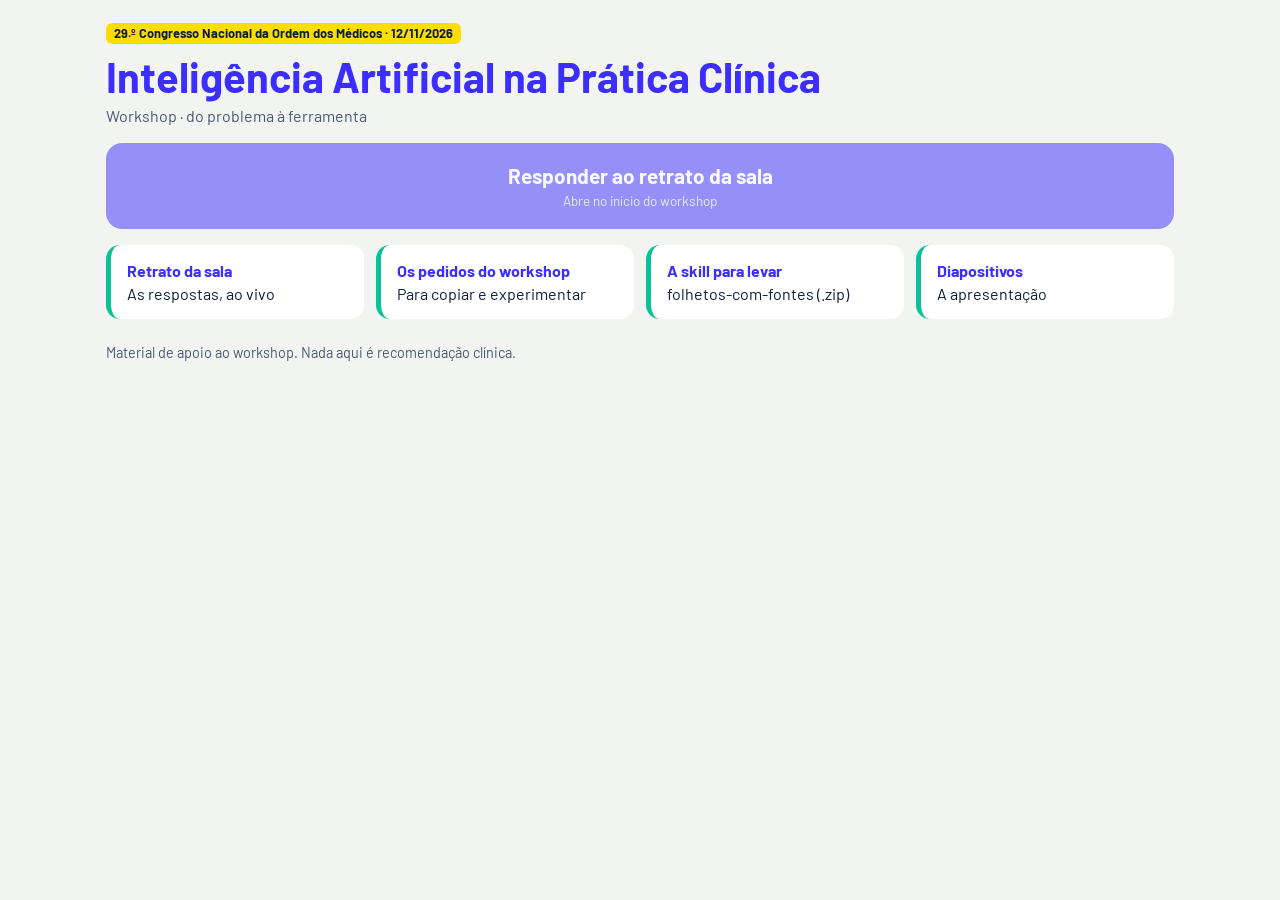
==== index.html @ 5bcc96bd "Página do workshop CNOM 2026 (gerada) Agente: claude-mcp-hq  Co-Authored-By: Claude Opus 5.5 <norepl" ====
<!doctype html>
<html lang="pt"><head><meta charset="utf-8"><meta name="viewport" content="width=device-width,initial-scale=1">
<title>IA na prática clínica · CNOM 2026</title>
<link rel="preconnect" href="https://fonts.googleapis.com"><link href="https://fonts.googleapis.com/css2?family=Barlow:wght@400;600;700&display=swap" rel="stylesheet">
<link rel="stylesheet" href="style.css"><script src="config.js"></script></head><body><main>
<span class="tag">29.º Congresso Nacional da Ordem dos Médicos · 12/11/2026</span>
<h1>Inteligência Artificial na Prática Clínica</h1>
<p class="lead">Workshop · do problema à ferramenta</p>
<a id="responder" class="big-btn" href="#">Responder ao retrato da sala<small>Dois minutos, anónimo</small></a>
<div class="links">
  <a href="resultados.html"><b>Retrato da sala</b>As respostas, ao vivo</a>
  <a href="prompts.html"><b>Os pedidos do workshop</b>Para copiar e experimentar</a>
  <a href="skill-folhetos-com-fontes.zip" download><b>A skill para levar</b>folhetos-com-fontes (.zip)</a>
  <a href="diapositivos.html" id="lnk-slides"><b>Diapositivos</b>A apresentação</a>
</div>
<p class="note" style="margin-top:24px">Material de apoio ao workshop. Nada aqui é recomendação clínica.</p>
</main>
<script>
const b=document.getElementById('responder');
if(window.CNOM&&CNOM.form){b.href=CNOM.form}else{b.removeAttribute('href');b.style.opacity=.5;b.querySelector('small').textContent='Abre no início do workshop'}
</script></body></html>
---- style.css ----
:root{--v:#3B2EFF;--g:#0AC298;--y:#FFDD02;--n:#0B1F3A;--bg:#F2F4F1;--mut:#4A5871;--card:#fff}
*{box-sizing:border-box}
body{margin:0;font-family:Barlow,system-ui,-apple-system,sans-serif;background:var(--bg);color:var(--n);line-height:1.45}
main{max-width:1100px;margin:0 auto;padding:20px 16px 60px}
a{color:var(--v)}
.tag{display:inline-block;background:var(--y);border-radius:6px;padding:1px 8px;font-size:.8em;font-weight:700}
h1{color:var(--v);font-size:clamp(1.7em,4vw,2.6em);margin:.25em 0 .1em;line-height:1.1}
h2{color:var(--v);font-size:1.25em;margin:0 0 .5em}
.lead{color:var(--mut);margin:.2em 0 1em}
.big-btn{display:block;background:var(--v);color:#fff;text-decoration:none;border-radius:16px;padding:18px 20px;font-size:1.3em;font-weight:700;text-align:center;margin:16px 0}
.big-btn small{display:block;font-weight:400;font-size:.65em;opacity:.85}
.links{display:grid;grid-template-columns:repeat(auto-fit,minmax(220px,1fr));gap:12px;margin-top:8px}
.links a{background:var(--card);border-radius:14px;padding:14px 16px;text-decoration:none;color:var(--n);border-left:5px solid var(--g)}
.links a b{display:block;color:var(--v)}
.grid{display:grid;grid-template-columns:repeat(auto-fit,minmax(320px,1fr));gap:14px}
.card{background:var(--card);border-radius:16px;padding:16px 18px}
.card.wide{grid-column:1/-1}
.bar{display:grid;grid-template-columns:minmax(110px,40%) 1fr 3.2em;gap:8px;align-items:center;margin:7px 0;font-size:.95em}
.bar .t{height:16px;background:#E4E8EE;border-radius:8px;overflow:hidden}
.bar .t i{display:block;height:100%;background:var(--v);border-radius:8px;width:0;transition:width .8s ease}
.bar.hl .t i{background:var(--g)}
.bar .p{text-align:right;font-weight:700;color:var(--v)}
.cloud{display:flex;flex-wrap:wrap;justify-content:center;align-items:center;gap:.15em .6em;min-height:180px;padding:10px 0}
.cloud span{font-weight:700;color:var(--v);line-height:1.05;opacity:0;transform:translateY(8px) scale(.9);animation:pop .6s ease forwards}
.cloud span.top{background:var(--y);color:var(--n);border-radius:8px;padding:0 .2em}
.cloud span:nth-child(3n){color:var(--g)}
.cloud span:nth-child(5n){color:var(--n)}
@keyframes pop{to{opacity:1;transform:none}}
.quotes{display:grid;grid-template-columns:repeat(auto-fit,minmax(240px,1fr));gap:8px}
.quotes div{background:var(--bg);border-radius:10px;padding:8px 12px;font-size:.95em;animation:pop .5s ease forwards;opacity:0}
.kpi{display:flex;gap:16px;flex-wrap:wrap;align-items:baseline}
.kpi b{font-size:2.6em;color:var(--v);line-height:1}
.status{color:var(--mut);font-size:.85em;margin:6px 0 14px}
.empty{color:var(--mut);font-style:italic}
.qr{display:flex;gap:16px;align-items:center;flex-wrap:wrap}
.qr img{width:140px;height:140px;background:#fff;border-radius:12px;padding:6px}
.step{background:var(--card);border-radius:14px;padding:14px 16px;margin:12px 0;border-left:5px solid var(--g)}
pre{white-space:pre-wrap;background:var(--n);color:#fff;border-radius:10px;padding:12px 14px;font-size:.95em;margin:8px 0;font-family:inherit}
button{background:var(--v);color:#fff;border:0;border-radius:8px;padding:7px 12px;font-size:.9em;cursor:pointer;font-family:inherit}
.note{font-size:.9em;color:var(--mut)}
body.ecra main{max-width:1500px}
body.ecra{font-size:20px}
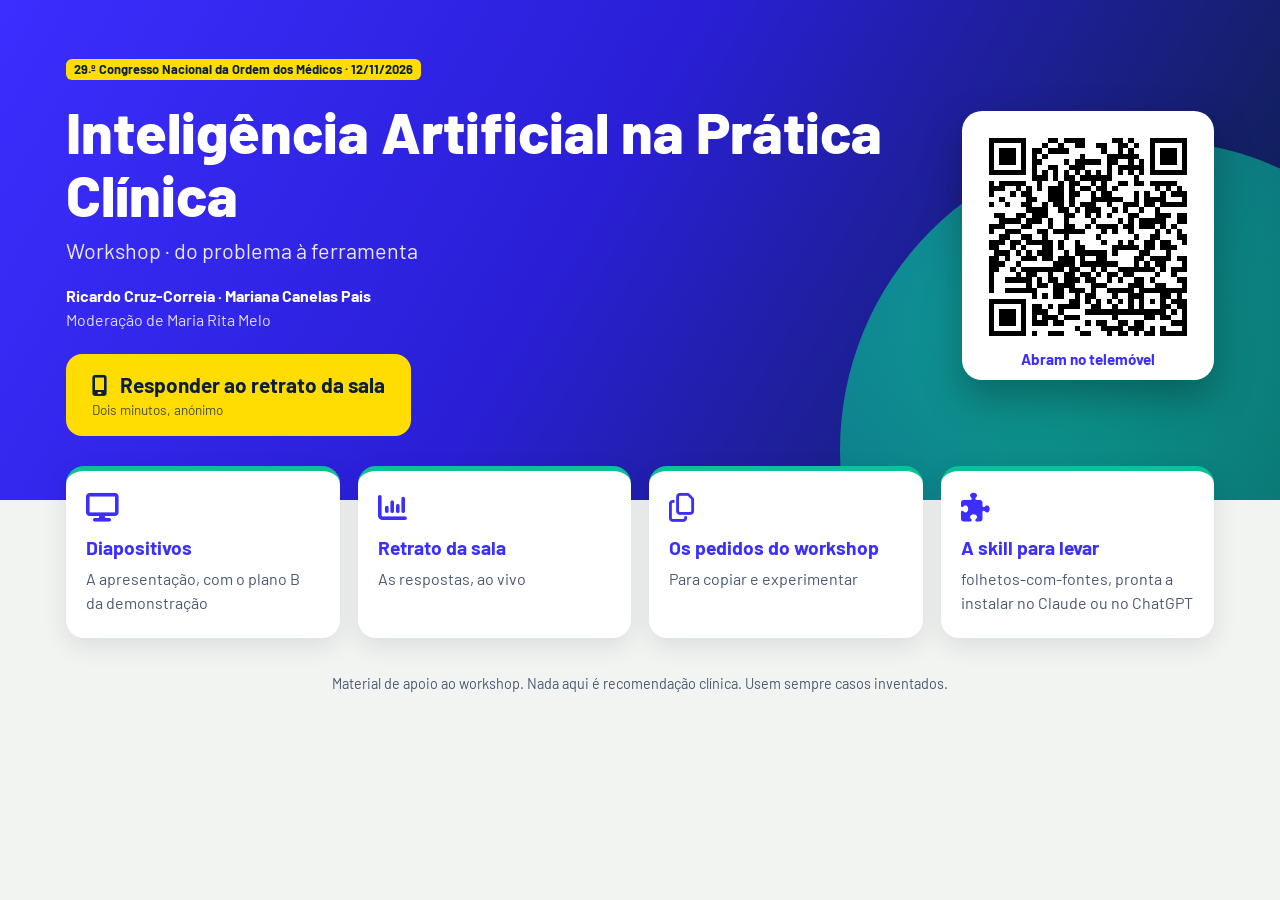
==== commit dd12f438: "Entrada redesenhada Agente: claude-mcp-hq  Co-Authored-By: Claude Opus 5.5 <noreply@anthropic.com> C" ====
--- a/index.html
+++ b/index.html
@@ -1,19 +1,27 @@
 <!doctype html>
 <html lang="pt"><head><meta charset="utf-8"><meta name="viewport" content="width=device-width,initial-scale=1">
 <title>IA na prática clínica · CNOM 2026</title>
-<link rel="preconnect" href="https://fonts.googleapis.com"><link href="https://fonts.googleapis.com/css2?family=Barlow:wght@400;600;700&display=swap" rel="stylesheet">
-<link rel="stylesheet" href="style.css"><script src="config.js"></script></head><body><main>
-<span class="tag">29.º Congresso Nacional da Ordem dos Médicos · 12/11/2026</span>
-<h1>Inteligência Artificial na Prática Clínica</h1>
-<p class="lead">Workshop · do problema à ferramenta</p>
-<a id="responder" class="big-btn" href="#">Responder ao retrato da sala<small>Dois minutos, anónimo</small></a>
-<div class="links">
-  <a href="resultados.html"><b>Retrato da sala</b>As respostas, ao vivo</a>
-  <a href="prompts.html"><b>Os pedidos do workshop</b>Para copiar e experimentar</a>
-  <a href="skill-folhetos-com-fontes.zip" download><b>A skill para levar</b>folhetos-com-fontes (.zip)</a>
-  <a href="diapositivos.html" id="lnk-slides"><b>Diapositivos</b>A apresentação</a>
+<link rel="preconnect" href="https://fonts.googleapis.com"><link href="https://fonts.googleapis.com/css2?family=Barlow:wght@400;600;700;800&display=swap" rel="stylesheet">
+<link rel="stylesheet" href="https://cdnjs.cloudflare.com/ajax/libs/font-awesome/6.5.2/css/all.min.css">
+<link rel="stylesheet" href="style.css"><script src="config.js"></script></head><body class="home">
+<header class="hero"><div class="hero-in">
+  <div class="hero-text">
+    <span class="tag">29.º Congresso Nacional da Ordem dos Médicos · 12/11/2026</span>
+    <h1>Inteligência Artificial na Prática Clínica</h1>
+    <p class="hero-sub">Workshop · do problema à ferramenta</p>
+    <p class="hero-who">Ricardo Cruz-Correia · Mariana Canelas Pais<br><span>Moderação de Maria Rita Melo</span></p>
+    <a id="responder" class="big-btn" href="#"><i class="fa-solid fa-mobile-screen"></i> Responder ao retrato da sala<small>Dois minutos, anónimo</small></a>
+  </div>
+  <div class="hero-qr"><img src="qr-pagina.png" alt="QR desta página"><span>Abram no telemóvel</span></div>
+</div></header>
+<main>
+<div class="tiles">
+  <a href="diapositivos.html" class="tile"><i class="fa-solid fa-display"></i><b>Diapositivos</b><span>A apresentação, com o plano B da demonstração</span></a>
+  <a href="resultados.html" class="tile"><i class="fa-solid fa-chart-column"></i><b>Retrato da sala</b><span>As respostas, ao vivo</span></a>
+  <a href="prompts.html" class="tile"><i class="fa-regular fa-copy"></i><b>Os pedidos do workshop</b><span>Para copiar e experimentar</span></a>
+  <a href="skill-folhetos-com-fontes.zip" download class="tile"><i class="fa-solid fa-puzzle-piece"></i><b>A skill para levar</b><span>folhetos-com-fontes, pronta a instalar no Claude ou no ChatGPT</span></a>
 </div>
-<p class="note" style="margin-top:24px">Material de apoio ao workshop. Nada aqui é recomendação clínica.</p>
+<p class="note foot">Material de apoio ao workshop. Nada aqui é recomendação clínica. Usem sempre casos inventados.</p>
 </main>
 <script>
 const b=document.getElementById('responder');
--- a/style.css
+++ b/style.css
@@ -40,3 +40,26 @@
 .note{font-size:.9em;color:var(--mut)}
 body.ecra main{max-width:1500px}
 body.ecra{font-size:20px}
+
+/* home: hero + tiles, designed for desktop and phone */
+body.home main{max-width:1180px;padding-top:0}
+.hero{background:linear-gradient(120deg,#3B2EFF 0%,#2a1fd6 45%,#0B1F3A 100%);color:#fff;position:relative;overflow:hidden}
+.hero::after{content:"";position:absolute;right:-180px;bottom:-260px;width:620px;height:620px;border-radius:50%;background:radial-gradient(circle at 30% 30%,#0AC298,#0a8f88 60%,transparent 70%);opacity:.75}
+.hero-in{max-width:1180px;margin:0 auto;padding:56px 16px 64px;display:grid;grid-template-columns:1fr auto;gap:48px;align-items:center;position:relative;z-index:1}
+.hero .tag{background:#FFDD02;color:#0B1F3A}
+.hero h1{color:#fff;font-size:clamp(2em,5vw,3.6em);font-weight:800;margin:.35em 0 .15em}
+.hero-sub{font-size:1.35em;opacity:.9;margin:0 0 .8em}
+.hero-who{font-weight:700;margin:0 0 1.4em;line-height:1.5}.hero-who span{font-weight:400;opacity:.85}
+.hero .big-btn{display:inline-block;background:#FFDD02;color:#0B1F3A;margin:0;padding:16px 26px;text-align:left}
+.hero .big-btn i{margin-right:.4em}.hero .big-btn small{color:#0B1F3A;opacity:.75}
+.hero-qr{background:#fff;border-radius:20px;padding:16px 16px 10px;text-align:center;box-shadow:0 18px 40px rgba(0,0,0,.3)}
+.hero-qr img{width:220px;height:220px;display:block;image-rendering:pixelated}
+.hero-qr span{color:#3B2EFF;font-weight:700;font-size:.95em}
+.tiles{display:grid;grid-template-columns:repeat(4,1fr);gap:18px;margin-top:-34px;position:relative;z-index:2}
+.tile{background:#fff;border-radius:18px;padding:22px 20px 24px;text-decoration:none;color:#0B1F3A;box-shadow:0 8px 24px rgba(11,31,58,.10);display:flex;flex-direction:column;gap:6px;transition:transform .15s,box-shadow .15s;border-top:5px solid #0AC298}
+.tile:hover{transform:translateY(-3px);box-shadow:0 14px 30px rgba(11,31,58,.16)}
+.tile i{font-size:1.8em;color:#3B2EFF;margin-bottom:6px}
+.tile b{font-size:1.2em;color:#3B2EFF}.tile span{color:#4A5871}
+.foot{text-align:center;margin-top:36px}
+@media (max-width:860px){.hero-in{grid-template-columns:1fr;padding:32px 16px 52px}.hero-qr{display:none}.tiles{grid-template-columns:1fr 1fr}}
+@media (max-width:520px){.tiles{grid-template-columns:1fr}.hero .big-btn{display:block}}
